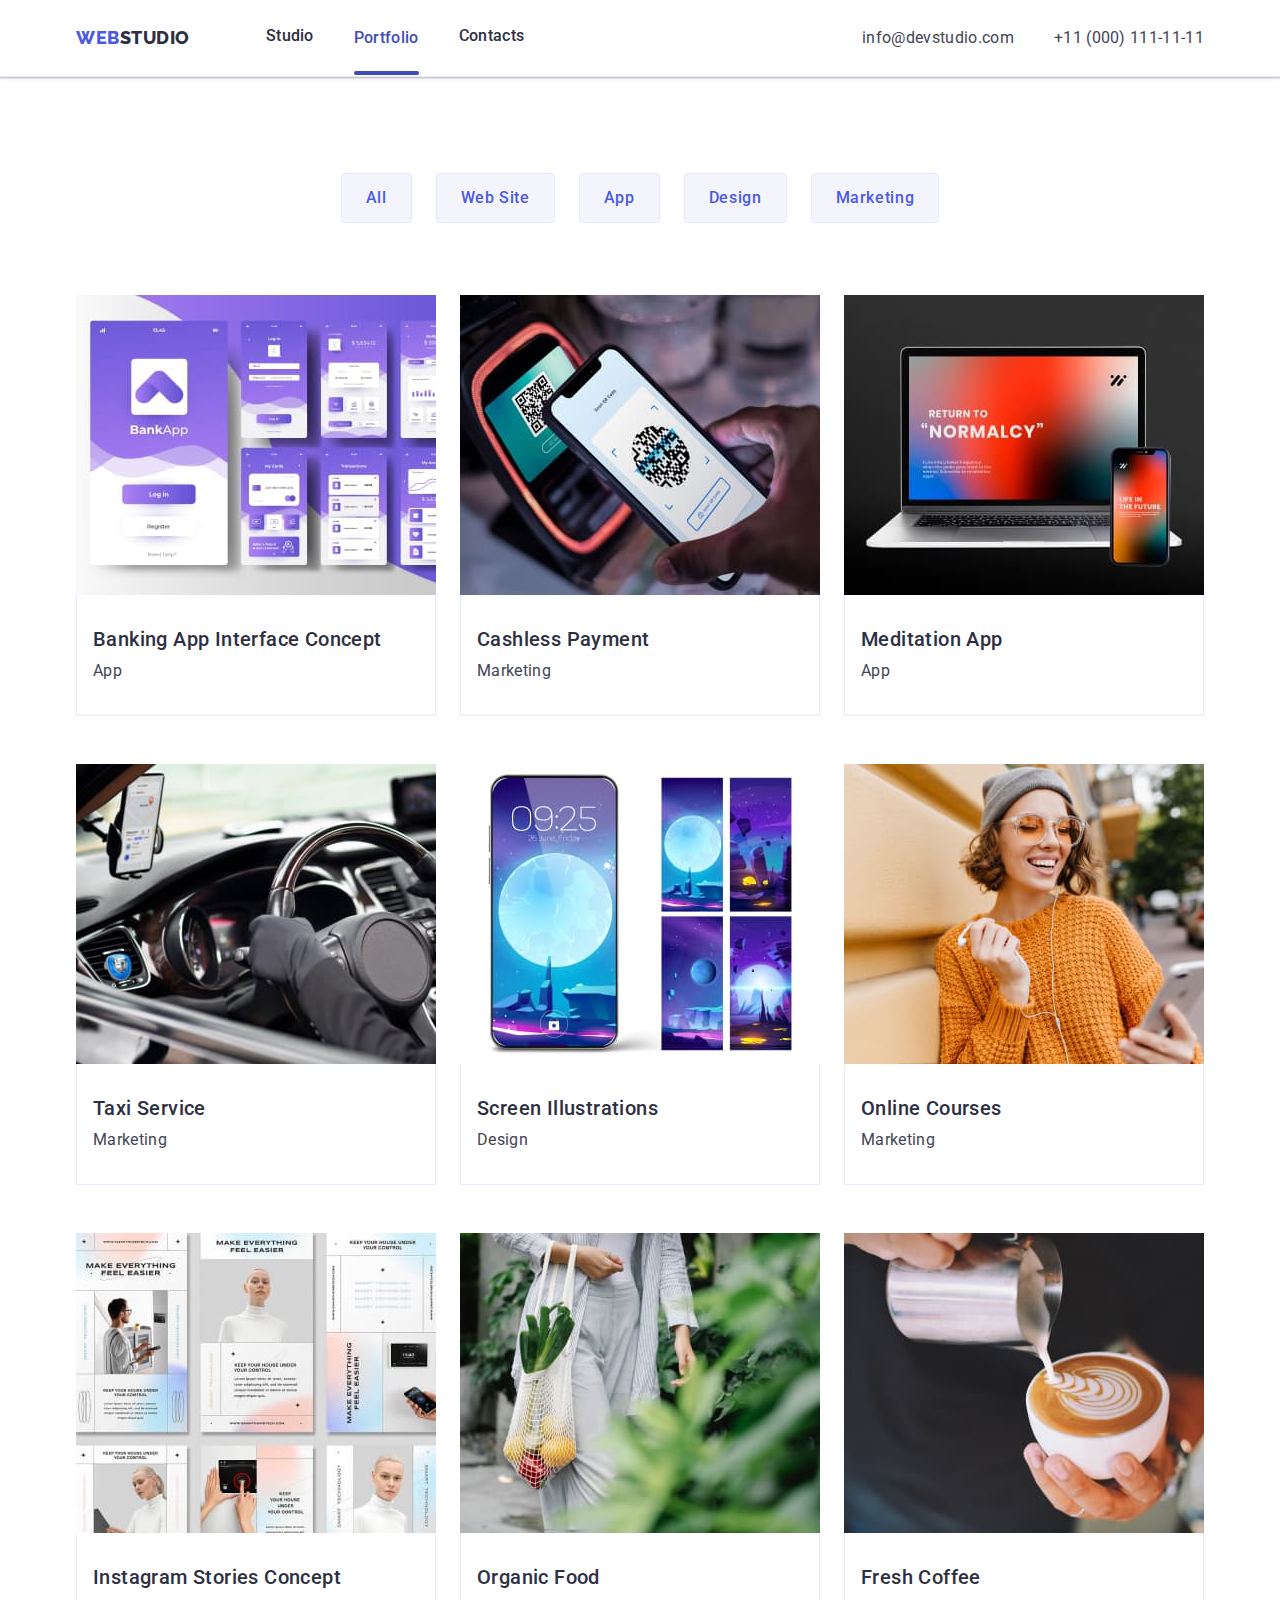
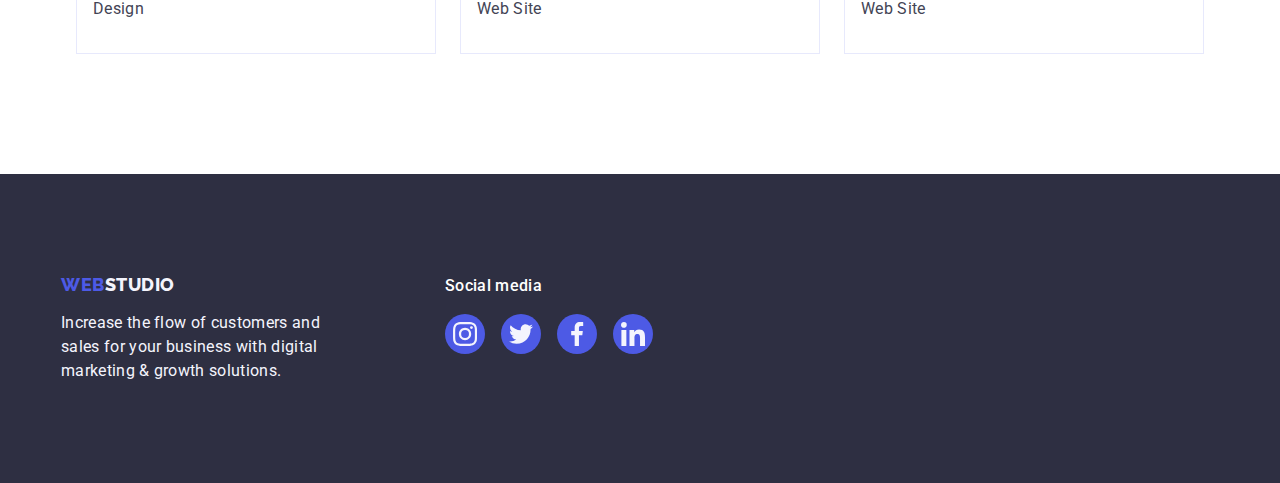
==== portfolio.html @ 7e02a6c3 "Initial commit" ====
<!DOCTYPE html>
<html lang="en">
<head>
    <meta charset="UTF-8">
    <meta name="viewport" content="width=device-width, initial-scale=1.0">
    <link rel="stylesheet" href="https://cdn.jsdelivr.net/npm/modern-normalize@2.0.0/modern-normalize.min.css">
    <link rel="stylesheet" href="./css/styles.css">
    <link rel="preconnect" href="https://fonts.googleapis.com">
    <link rel="preconnect" href="https://fonts.gstatic.com" crossorigin>
    <link href="https://fonts.googleapis.com/css2?family=Raleway:wght@800&family=Roboto:wght@400;500;700&display=swap" rel="stylesheet">
    <title>Portfolio</title>
</head>
<body>
    
    <header class="header">

        <!-- Top Page -->

        <div class="container header-container">
            <nav class="nav-page">
                <a href="./index.html" class="logo-web link">Web<span class="logo-studio link">Studio</span>
                </a>
                <ul class="list nav-list-item">
                    <li><a href="./index.html" target="_blank" class="body-medium-header link nav-link">Studio</a></li>
                    <li><a href="./portfolio.html" target="_blank" class="body-medium-header link nav-link current">Portfolio</a></li>
                    <li><a href="" target="_blank" class="body-medium-header link nav-link">Contacts</a></li>
                </ul>
            </nav>

            <address class="address">     
                <ul class="list address-contacts">
                    <li><a href="mailto:info@devstudio.com" target="_blank" class="address link">info@devstudio.com</a></li>
                    <li><a href="tel:+110001111111" target="_blank" class="address link">+11 (000) 111-11-11</a></li>
                </ul>
            </address>

        </div>
        
    </header>
      
    <main>                 
        <section class="section-portfolio">
            
            <div class="container">           

                    <h1 class="visually-hidden">Hidden section Portfolio</h1> 

                    <ul class="list filters-container filters">
                        <li>
                            <button type="button" class="button-text">All</button>
                        </li>
                        <li>
                            <button type="button" class="button-text">Web Site</button>
                        </li>
                        <li>
                           <button type="button" class="button-text">App</button>
                        </li>
                        <li>
                            <button type="button" class="button-text">Design</button>
                        </li>
                        <li>
                            <button type="button" class="button-text">Marketing</button>
                        </li>
                    </ul>

                    <ul class="list portfolio-services">
                        <li class="portfolio-card">                            
                            <a href="#" target="_blank" class="link portfolio-link">
                                <div class="wrapper">
                                    <img src="./images/banking_app.jpg" alt="App Windows" width="360">
                                    <p class="overlay-descr">14 Stylish and User-Friendly App Design Concepts · Task Manager App · Calorie Tracker App · Exotic Fruit Ecommerce App · Cloud Storage App</p>
                                </div>
                                <div class="card-container">
                                    <h2 class="header-tree portfolio-header">Banking App Interface Concept</h2>
                                    <p class="body portfolio-p">App</p>
                                </div>
                            </a>                          
                        </li>                
                        <li class="portfolio-card">
                            <a href="#" target="_blank" class="link portfolio-link">
                                <div class="wrapper">
                                    <img src="./images/cashless_payment.jpg" alt="Transaction" width="360">
                                    <p class="overlay-descr">14 Stylish and User-Friendly App Design Concepts · Task Manager App · Calorie Tracker App · Exotic Fruit Ecommerce App · Cloud Storage App</p>
                                </div>
                                <div class="card-container">                                    
                                    <h2 class="header-tree portfolio-header">Cashless Payment</h2>
                                    <p class="body portfolio-p">Marketing</p>
                                </div>                                
                            </a>
                        </li>
                        <li class="portfolio-card">
                            <a href="#" target="_blank" class="link portfolio-link">
                                <div class="wrapper">
                                    <img src="./images/meditation_app.jpg" alt="Сalming app" width="360">
                                    <p class="overlay-descr">14 Stylish and User-Friendly App Design Concepts · Task Manager App · Calorie Tracker App · Exotic Fruit Ecommerce App · Cloud Storage App</p>
                                </div>
                                <div class="card-container">                                    
                                    <h2 class="header-tree portfolio-header">Meditation App</h2>
                                    <p class="body portfolio-p">App</p>
                                </div>                               
                            </a>                            
                        </li>
                        <li class="portfolio-card">
                            <a href="#" target="_blank" class="link portfolio-link">
                                <div class="wrapper">
                                    <img src="./images/taxi_service.jpg" alt="Car trips" width="360">
                                    <p class="overlay-descr">14 Stylish and User-Friendly App Design Concepts · Task Manager App · Calorie Tracker App · Exotic Fruit Ecommerce App · Cloud Storage App</p>
                                </div>
                                <div class="card-container">                                
                                    <h2 class="header-tree portfolio-header">Taxi Service</h2>
                                    <p class="body portfolio-p">Marketing</p>
                                </div>                                
                            </a>                            
                        </li>
                        <li class="portfolio-card">
                            <a href="#" target="_blank" class="link portfolio-link">
                                <div class="wrapper">
                                    <img src="./images/screen_illustrations.jpg" alt="wallpaper for the phone screen" width="360">
                                    <p class="overlay-descr">14 Stylish and User-Friendly App Design Concepts · Task Manager App · Calorie Tracker App · Exotic Fruit Ecommerce App · Cloud Storage App</p>
                                </div>
                                <div class="card-container">                                    
                                    <h2 class="header-tree portfolio-header">Screen Illustrations</h2>
                                    <p class="body portfolio-p">Design</p>
                                </div>                                
                            </a>
                        </li>
                        <li class="portfolio-card">
                            <a href="#" target="_blank" class="link portfolio-link">
                                <div class="wrapper">
                                    <img src="./images/onlyne_courses.jpg" alt="Girl With Phone" width="360">
                                    <p class="overlay-descr">14 Stylish and User-Friendly App Design Concepts · Task Manager App · Calorie Tracker App · Exotic Fruit Ecommerce App · Cloud Storage App</p>
                                </div>
                                <div class="card-container">                                    
                                    <h2 class="header-tree portfolio-header">Online Courses</h2>
                                    <p class="body portfolio-p">Marketing</p>
                                </div>                                
                            </a>                            
                        </li>
                        <li class="portfolio-card">
                            <a href="#" target="_blank" class="link portfolio-link">
                                <div class="wrapper">
                                    <img src="./images/instagram_stories_concept.jpg" alt="Stylized stories" width="360">
                                    <p class="overlay-descr">14 Stylish and User-Friendly App Design Concepts · Task Manager App · Calorie Tracker App · Exotic Fruit Ecommerce App · Cloud Storage App</p>                                    
                                </div>
                                <div class="card-container">
                                    <h2 class="header-tree portfolio-header">Instagram Stories Concept</h2>
                                    <p class="body portfolio-p">Design</p>
                                </div>                                
                            </a>
                        </li>
                        <li class="portfolio-card">
                            <a href="#" target="_blank" class="link portfolio-link">
                                <div class="wrapper">
                                    <img src="./images/organic_food.jpg" alt="Vegetables in a bag" width="360">
                                    <p class="overlay-descr">14 Stylish and User-Friendly App Design Concepts · Task Manager App · Calorie Tracker App · Exotic Fruit Ecommerce App · Cloud Storage App</p>
                                </div>
                                <div class="card-container">
                                    <h2 class="header-tree portfolio-header">Organic Food</h2>
                                    <p class="body portfolio-p">Web Site</p>
                                </div>                               
                            </a>
                        </li>
                        <li class="portfolio-card">
                            <a href="#" target="_blank" class="link portfolio-link">
                                <div class="wrapper">
                                    <img src="./images/fresh_coffee.jpg" alt="Creating a pattern on coffee" width="360">
                                    <p class="overlay-descr">14 Stylish and User-Friendly App Design Concepts · Task Manager App · Calorie Tracker App · Exotic Fruit Ecommerce App · Cloud Storage App</p>
                                </div>
                                <div class="card-container">
                                    <h2 class="header-tree portfolio-header">Fresh Coffee</h2>
                                    <p class="body portfolio-p">Web Site</p>
                                </div>                                
                            </a>                        
                        </li>
                    </ul>
                    
                </div>
            </section>
    </main>

    <!-- Footer -->
        <footer class="ftr-page">
            <div class="container ftr-container">
                <div class="frt-descr">
                    <a href="./index.html" class="logo-web-frt link">Web<span class="ftr-logo-studio link">Studio</span></a>
                    <p class="ftr-page-text">Increase the flow of customers and sales for your business with digital marketing & growth solutions.</p>
                </div>
                <div class="ftr-media">
                    <p class="ftr-media-descr">Social media</p>
                    <ul class="ftr-icons-list list">
                        <li class="frt-icon">
                            <a href="" class="link-media" aria-label="Instagram">
                                <svg class="ftr-media" width="24" height="24">
                                    <use href="./images/icons.svg#instagram"></use>
                                </svg>
                            </a>
                        </li>
                        <li class="frt-icon">
                            <a href="" class="link-media" aria-label="Twitter">
                                <svg class="ftr-media" width="24" height="24">
                                    <use href="./images/icons.svg#twitter"></use>
                                </svg>
                            </a>            
                        </li>
                        <li class="frt-icon">
                            <a href="" class="link-media" aria-label="Facebook">
                                <svg class="ftr-media" width="24" height="24">
                                    <use href="./images/icons.svg#facebook"></use>
                                </svg>
                            </a>                    
                        </li>
                        <li class="frt-icon">
                            <a href="" class="link-media" aria-label="Linkedin">
                                <svg class="ftr-media" width="24" height="24">
                                    <use href="./images/icons.svg#linkedin"></use>
                                </svg>
                            </a>
                        </li>
                    </ul>
                </div>
            </div>
        </footer>

    <!-- <script src="./js/modal.js"></script> -->

</body>
</html>

<!-- 

 -->
---- css/styles.css ----
body {
    font-family: 'Roboto', sans-serif;
    color: #434455;
    background-color: #FFFFFF;
}

:root {
    --primary_brand: #4D5AE5;
    --pressed-state: #404BBF;
    --dark: #2E2F42;
    --success: #31D0AA;
    --text: #434455;
    --subtle-text: #8E8F99;
    --accent: #E7E9FC;
    --light: #F4F4FD;
    --modal-overlay: #2E2F42;
    --hero-background: #2E2F42;
    --white-background: #FFFFFF;
    --modal-background: #FCFCFC;
}

/* Сontainer */

.container {
    max-width: 1158px;
    margin: 0 auto;
    padding: 0 15px;

    /* Delete after verst */
    /* outline: 2px solid tomato;
    outline-offset: -2px; */
}

/* Section Preferenses */
.section {
    padding-top: 120px;
    padding-bottom: 120px;
}

/* Layout settings (headings, colors) */

/* Top Page */

.header {
    border-bottom: 1px solid var(--accent);
    box-shadow: 0px 2px 1px rgba(46, 47, 66, 0.08), 0px 1px 1px rgba(46, 47, 66, 0.16), 0px 1px 6px rgba(46, 47, 66, 0.08);;
}

.header-container {
    padding: 0;
    display: flex;
    align-items: center;
    justify-content: space-between;
    padding: 0 15px;    
}

.nav-page {
    background: var(--white-background);
    display: flex;
    align-items: center;
}

.nav-link.current::after {
    content: '';
    position: absolute;
    left: 0;
    bottom: -1px;
    height: 4px;
    background-color: var(--pressed-state);
    border-radius: 2px;
    position: absolute;
}

.nav-list-item {
    position: relative;
    display: flex;
    align-items: center;
    gap: 40px;
    padding: 24px 0;
}

.nav-link {
    padding: 24px 0; 
}

.nav-link::after {
    content: '';
    display: block;
    width: 100%;
    height: 4px;
}

/* Reset */

.link {
    text-decoration: none;
    font-style: normal;
    margin: 0;
}

img {
    display: block;
}

.list {
    list-style: none;
    margin: 0;
    padding: 0;
}

h1,h2,h3,h4,h5,h6 p {
    margin: 0;
    padding: 0;
}

*,
*::before,
*::after {
    box-sizing: border-box;
}

/* Hidden preferenses */
.visually-hidden {
    position: absolute;
    width: 1px;
    height: 1px;
    margin: -1px;
    border: 0;
    padding: 0;
    white-space: nowrap;
    clip-path: inset(100%);
    clip: rect(0 0 0 0);
    overflow: hidden;
  }

/* Header */

/* Logo */

.logo-web {
    color: var(--primary_brand);
    font-size: 18px;
    text-transform: uppercase;
    font-family: 'Raleway', sans-serif;
    font-weight: 800;
    line-height: 1.17;
    letter-spacing: 0.03em;
    
    margin-right: 76px;
    display: inline-block;
}

.logo-studio {
    font-family: 'Raleway', sans-serif;
    color: var(--dark);
    font-size: 18px;
    font-weight: 800;
    line-height: 1.1666;
    letter-spacing: 0.54px;
    text-transform: uppercase;
}

/* Address */
.address {
    color: var(--text);
    font-size: 16px;
    font-style: normal;
    font-weight: 400;
    line-height: 24px;
    letter-spacing: 0.02em; 
    transition-property: color;
    transition-duration: 250ms;
    transition-timing-function: cubic-bezier(0.4, 0, 0.2, 1);
}

.address:hover, 
.address:focus {
    color: var(--pressed-state)
}

.address-contacts {
    display: flex;
    align-items: center;
    gap: 40px;
}

.address:hover,
.address:focus {
    color: var(--pressed-state);
}


.hero-image {
    padding-top: 188px;
    padding-bottom: 188px;
    background-color: var(--dark);
    background-position: center;
    background-size: cover;
    background-image: linear-gradient(to bottom, rgba(46, 47, 66, 0.70), rgba(46, 47, 66, 0.70)), 
    url(../images/people_office_1.jpg);
    background-repeat: no-repeat;
    margin: 0 auto;
    min-width: 1440px;
    max-width: 1440px;
}

/* Team */

.team-header {
    margin-bottom: 72px;
}

.cards {
    display: flex;
    justify-content: space-between;
    gap: 24px;
}

.card-name {
    gap: 8px;
    padding: 32px 0;
}

.team-section {
    background-color: var(--light);
    padding-top: 120px;
    padding-bottom: 120px;
}

.team-member-card {
    background-color: var(--white-background);
    box-shadow: 0px 1px 6px rgba(46, 47, 66, 0.08), 0px 1px 1px rgba(46, 47, 66, 0.16), 0px 2px 1px rgba(46, 47, 66, 0.08);

    border-radius: 0px 0px 4px 4px;
    width: calc((100% - 72px) / 4);
}

.team-member-header {
    text-align: center;
    margin-bottom: 8px;
}

.team-member-descr {
    text-align: center;
    margin: 0 0 8px 0;
}

.team-media-list {
    display: flex;
    gap: 24px;
    justify-content: center;
    align-items: center;
}

.team-media {
    width: 16px;
    height: 16px;
    fill: var(--light);
}

.team-list-link {
    width: 40px;
    height: 40px;
}

.team-link {
    display: flex;
    background-color: var(--primary_brand);
    width: 40px;
    height: 40px;
    border-radius: 50%;
    /* Поміняла тут на нон */
    border-color: none;
    flex-shrink: 0;

    align-items: center;
    justify-content: center;

    transition-property: background-color;
    transition-duration: 250ms;
    transition-timing-function: cubic-bezier(0.4, 0, 0.2, 1);
}

.team-link:hover, 
.team-link:focus {
    background-color: var(--pressed-state);
    color: var(--pressed-state);
    border-color: var(--pressed-state);
}

.team-icon {
    /* display: flex; */
    fill: var(--light);
}

/* Header 1 */

.header-one {
    color: var(--white-background);
    text-align: center;
    font-size: 56px;
    font-weight: 700;
    line-height: 1.07em;
    letter-spacing: 0.02em;
    max-width: 496px;
    justify-content: center;
    margin: 0 auto;
}

/* Header 2 */
.header-two {
    color: var(--dark);
    text-align: center;
    font-size: 36px;
    font-weight: 700;
    line-height: 1.11em;
    letter-spacing: 0.02em;
    text-transform: capitalize;
}

.preferences {
    display: flex;
    justify-content: space-between;
    gap: 24px;
}

.preferences-item {
    width: calc((100% - 72px) / 4);
}

.preferences-icons {
    display: flex;
    justify-content: center;
    align-items: center;
    width: 264px;
    height: 112px;
    border-radius: 4px;
    margin-bottom: 8px;
    flex-shrink: 0;
    background-color: var(--light);
}

.ach-section {
    padding-bottom: 120px;
}

.achievement {
    margin-bottom: 72px;
}

.ach-link {
    display: block;
    width: calc((100% - 48px) / 3);
}

/* Header 3 */
.header-tree {
    color: var(--dark);
    font-size: 20px;
    font-weight: 500;
    line-height: 1.2em;
    letter-spacing: 0.02em;
}

.header-preferenses {
    margin-bottom: 8px;
}

/* Body */
.body {
    color: var(--slate, #434455);
    font-size: 16px;
    font-weight: 400;
    line-height: 1.5em;
    letter-spacing: 0.02em;
}

.preferenses-descr {
    margin: 0;
}

.studio-img {
    display: flex;
    justify-content: space-between;
    gap: 24px;
}

/* Body Medium */
.body-medium {
    color: var(--text);
    text-align: center;
    font-size: 16px;
    font-weight: 500;
    line-height: 24px;
    letter-spacing: 0.02em;
}

.body-medium-header {
    color: var(--dark);
    text-align: center;
    font-size: 16px;
    font-weight: 500;
    line-height: 24px;
    letter-spacing: 0.02em;

    display: block;
}

.current {
    position: relative;
    color: var(--pressed-state);

    transition-property: color; 
    transition-duration: 250ms;
    transition-timing-function: cubic-bezier(0.4, 0, 0.2, 1);
}

.address {
    font-style: normal;
}

.body-medium-header:hover, 
.body-medium-header:focus {
    color:var(--pressed-state);
}

/* Button Text Studio*/

.button-studio-text {
    font-family: 'Roboto', sans-serif;
    color: var(--white-background);
    background-color: var(--primary_brand);
    font-size: 16px;
    font-weight: 500;
    line-height: 24px;
    letter-spacing: 0.04em;
    cursor: pointer;

    display: block;
    justify-content: center;
    padding: 16px 32px;
    margin: 0 auto;
    margin-top: 48px;
    border-radius: 4px;
    border-bottom-color: var(--primary_brand);
    min-width: 169px;
    border: none;

    transition-property: background-color;
    transition-duration: 250ms;
    transition-timing-function: cubic-bezier(0.4, 0, 0.2, 1);
}

.button-studio-text:hover,
.button-studio-text:focus {
    font-family: 'Roboto', sans-serif;
    background-color: var(--pressed-state);
    color: var(--white-background);
    font-size: 16px;
    font-weight: 500;
    line-height: 24px;
    letter-spacing: 0.04em;
    cursor: pointer;
}

/* Five Section */

.customers-list {
    display: flex;
    gap: 24px;
}

.customers-item {
    width: calc((100% - 120px) / 6);
    height: 88px;
    flex-shrink: 0;
    transition-property: color, border-color;
    transition-duration: 250ms, 250ms;
    transition-timing-function: cubic-bezier(0.4, 0, 0.2, 1), cubic-bezier(0.4, 0, 0.2, 1);
}

.customers-section {
    background-color: var(--white-background);
    padding: 120px 0 120px 0;
}

.customers-link {
    display: flex;
    width: 168px;
    height: 88px;
    flex-shrink: 0;
    justify-content: center;
    align-items: center;
    border-radius: 4px;
    border: 1px solid var(--subtle-text);

    color: var(--subtle-text);
    transition-property: border-color, color;
    transition-duration: 250ms, 250ms;
    transition-timing-function: cubic-bezier(0.4, 0, 0.2, 1), cubic-bezier(0.4, 0, 0.2, 1);
}

.customers-link:hover,
.customers-link:focus {
    color: var(--pressed-state);
    border-color: var(--pressed-state);
}

.customers-link:hover .customers-icon{
    fill: var(--pressed-state);
    color: var(--pressed-state)
}

.customers-header {
    color: var(--dark);
    text-align: center;
    font-size: 36px;
    font-weight: 700;
    line-height: 1.11em;
    letter-spacing: 0.02em;
    text-transform: capitalize;
    
    margin-bottom: 72px;
}

.customers-icon {
    fill: currentColor;
    transition-property: fill;
    transition-duration: 250ms;
    transition-timing-function: cubic-bezier(0.4, 0, 0.2, 1);
}

/* Footer */

.ftr-container {
    display: flex;
    align-items: baseline;
    padding: 0;
}

.frt-descr {
    margin-right: 120px;
}

.ftr-page {
    background: var(--dark);
    padding-top: 100px;
    padding-bottom: 100px;
}

.ftr-page-text {
    color: var(--light);
    font-size: 16px;
    font-weight: 400;
    line-height: 24px;
    letter-spacing: 0.02em;
    width: 264px;
    margin: 0;
}

.ftr-media {
    color: var(--white-background);
    font-size: 16px;
    font-weight: 500;
    line-height: 1.5em;
    letter-spacing: 0.02em;

    fill: var(--light);
    margin: 0;
}

.frt-icon {
    width: 40px;
    height: 40px;
    transition: var(--primary_brand) 250ms cubic-bezier(0.4, 0, 0.2, 1);
}

.ftr-media-descr {
    margin: 0;
    margin-bottom: 16px;
}

.ftr-icons-list {
    justify-content: center;
    align-items: center;
    display: flex;
    gap: 16px;
}

.link-media {
    display: flex;
    width: 100%;
    height: 100%;
    justify-content: center;
    align-items: center;
    background-color: var(--primary_brand);
    border-radius: 50%;

    transition-property: background-color;
    transition-duration: 250ms;
    transition-timing-function: cubic-bezier(0.4, 0, 0.2, 1);
}

.link-media:hover,
.link-media:focus{
    background-color: var(--success);
}

.frt-icon {
    fill: var(--primary_brand);
}

.ftr-logo-studio {
    color: var(--light);
    font-family: 'Raleway', sans-serif;
    font-size: 18px;
    font-weight: 800;
    line-height: 1.1666;
    letter-spacing: 0.54px;
    text-transform: uppercase; 
}

.logo-web-frt {
    color: var(--primary_brand);
    font-size: 18px;
    text-transform: uppercase;
    font-family: 'Raleway', sans-serif;
    font-weight: 800;
    line-height: 1.17;
    letter-spacing: 0.03em;
    margin-bottom: 16px;
    display: inline-block;
}

/* Portfolio */

.list-nav {
    padding: 24px 0;
}

.section-portfolio {
    padding: 96px 0 120px 0;
}

.filters-container {
    padding: 0 0;
    justify-content: center;
    margin-bottom: 72px;
}

.filters {
    display: flex;
    justify-content: center;
    gap: 24px;
}

/* Button text Portfolio */

.button-text {
    font-family: 'Roboto', sans-serif;
    color: var(--primary_brand);
    background-color: var(--light);
    font-size: 16px;
    font-weight: 500;
    line-height: 24px;
    letter-spacing: 0.04em;
    cursor: pointer;

    display: flex;
    justify-content: center;
    padding: 12px 24px;
    margin: 0 auto;     
    border: 1px solid var(--accent);
    border-radius: 4px;

    transition-property: color, background-color, border-color, box-shadow;
    transition-duration: 250ms;
    transition-timing-function: cubic-bezier(0.4, 0, 0.2, 1);
}

.button-text:hover,
.button-text:focus {
    font-family: 'Roboto', sans-serif;
    background-color: var(--pressed-state);
    color: var(--white-background);
    font-size: 16px;
    font-weight: 500;
    line-height: 24px;
    letter-spacing: 0.04em;
    cursor: pointer;

    border: 1px solid transparent;
    box-shadow: 0px 3px 1px rgba(0, 0, 0, 0.1), 0px 2px 1px rgba(0, 0, 0, 0.08), 0px 2px 2px rgba(0, 0, 0, 0.12);
}

.portfolio-services {
    display: flex;
    flex-wrap: wrap;
    justify-content: space-between;
    padding-left: 0;
    padding-right: 0;
    column-gap: 24px;
    row-gap: 48px;
}


/* Overlay Text */
.wrapper {
    overflow: hidden;
    position: relative;
}

.portfolio-link {
    display: block;
    transition-property: box-shadow;
    transition-duration: 250ms;
    transition-timing-function: cubic-bezier(0.4, 0, 0.2, 1);
}


.portfolio-link:hover,
.portfolio-link:focus {
    box-shadow: 0px 1px 6px rgba(46, 47, 66, 0.08), 0px 1px 1px rgba(46, 47, 66, 0.16), 0px 2px 1px rgba(46, 47, 66, 0.08);
}

.portfolio-link:hover .overlay-descr, 
.portfolio-link:focus .overlay-descr {
    box-shadow: 0px 1px 6px rgba(46, 47, 66, 0.08), 0px 1px 1px rgba(46, 47, 66, 0.16), 0px 2px 1px rgba(46, 47, 66, 0.08);    
    transform: translateY(0);
}

.overlay-descr {
color: var(--light);
font-size: 16px;
font-weight: 400;
line-height: 1.5em;
letter-spacing: 0.02em;

position: absolute;
top: 0;
padding: 40px 32px;
margin: 0;
background-color: var(--primary_brand);

height: 100%;
width: 100%;

transform: translateY(100%);

transition-property: transform;
transition-duration: 250ms;
transition-timing-function: cubic-bezier(0.4, 0, 0.2, 1);
}

.portfolio-header {
    /* text-align: left; */
    margin-bottom: 8px;
}

.portfolio-p {
    margin: 0;
}

.portfolio-card {
    width: calc((100% - 48px) / 3);
    position: relative;
}

.card-container {
    padding: 32px 16px;
    border: 1px solid var(--accent);
    border-top: none; 
}

.item-list:not (:last-child)::after {
    content: '';
    display: block;
}

/* Modal Styles */

.backdrop {
    position: fixed;
    top: 0;
    left: 0;
    width: 100%;
    height: 100%;
    background-color: rgba(46, 47, 66, 0.4);    

    transition-property: opasity, visibility;
    transition-duration: 250ms, 250ms;
    transition-timing-function: cubic-bezier(0.4, 0, 0.2, 1), cubic-bezier(0.4, 0, 0.2, 1);

    opacity: 1;
    pointer-events: initial;
    visibility: visible;
}

.backdrop.is-hidden {
    opacity: 0;
    pointer-events: none;
    visibility: hidden;
    transition: opacity 250ms cubic-bezier(0.4, 0, 0.2, 1), visibility 250ms cubic-bezier(0.4, 0, 0.2, 1); 
}

.modal {
    position: absolute;
    width: 408px;
    height: 584px;
    flex-shrink: 0;
    border-radius: 4px;
    background-color: var(--modal-background);
    box-shadow: 0px 2px 1px 0px rgba(0, 0, 0, 0.20), 0px 1px 3px 0px rgba(0, 0, 0, 0.12), 0px 1px 1px 0px rgba(0, 0, 0, 0.14);
    min-height: 584px;
    
    top: 50%;
    left: 50%;
    transform: translateX(-50%) translateY(-50%); 

    transition-property: transform;
    transition-duration: 250ms;
    transition-timing-function: cubic-bezier(0.4, 0, 0.2, 1);
}

.modal-icon {
    background-color: 1px solid var(--subtle-text);
    transition-property: fill;
    transition-duration: 250ms;
    transition-timing-function: cubic-bezier(0.4, 0, 0.2, 1);
}

.modal-btn {
    position: absolute;
    top: 24px;
    right: 24px;
    width: 24px;
    height: 24px;
    border-radius: 50%;
    background-color: var(--accent);
    border: none;
    padding: 0;
    border: 1px solid rgba(0, 0, 0, 0.1);
    cursor: pointer;

    display: flex;
    align-items: center;
    justify-content: center;

    transition: background-color 250ms cubic-bezier(0.4, 0, 0.2, 1), border 250ms cubic-bezier(0.4, 0, 0.2, 1);
}

.modal-btn:hover,
.modal-btn:focus {
    background-color: var(--pressed-state);
    fill: #ffffff;
    border: none;
}
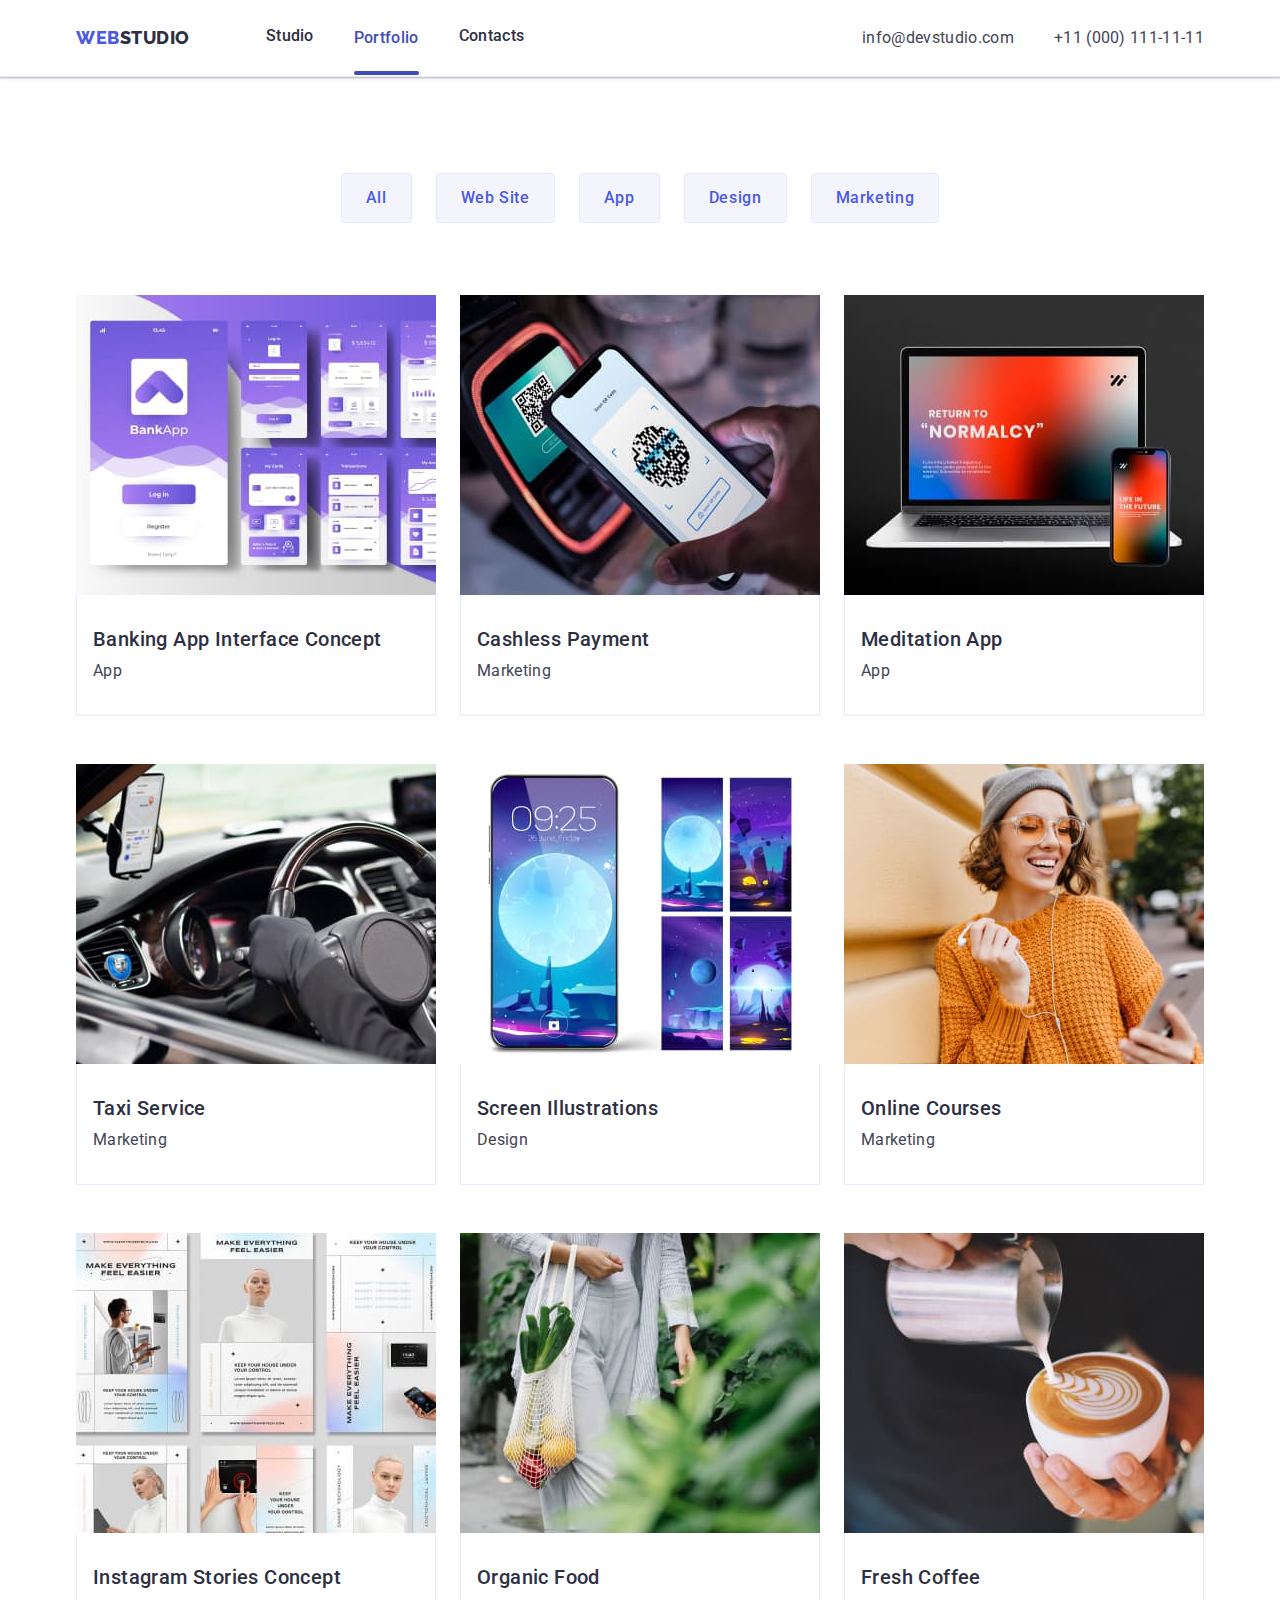
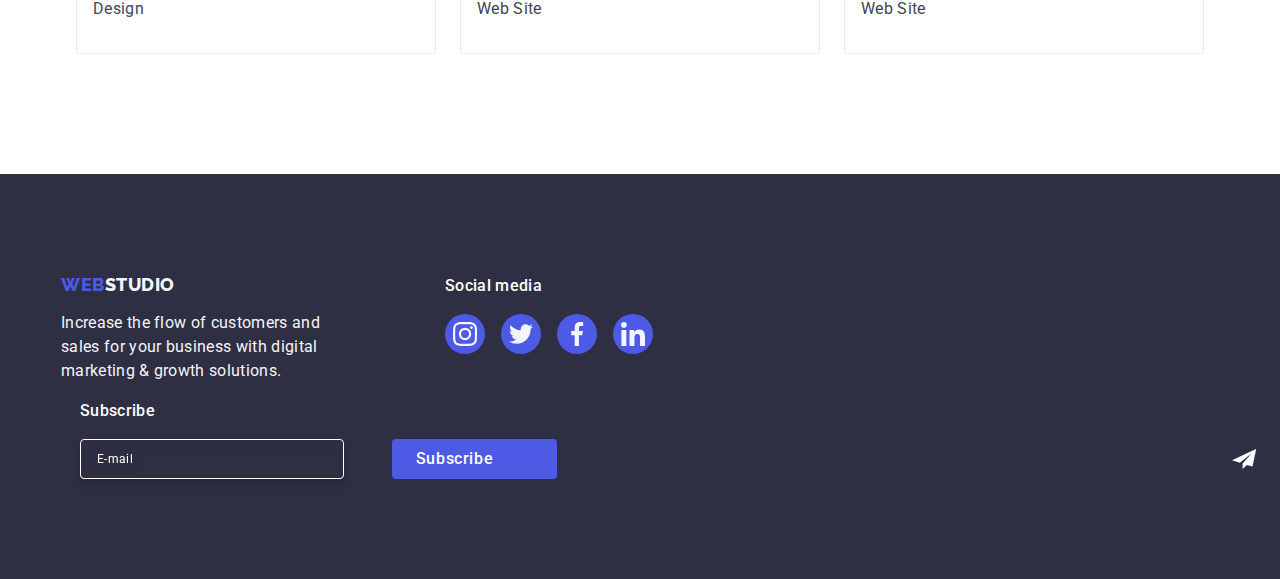
==== commit 26862d96: "1" ====
--- a/portfolio.html
+++ b/portfolio.html
@@ -219,15 +219,25 @@
                     </ul>
                 </div>
             </div>
+
+            <!-- Subscribe Button and Email -->
+
+            <div class="form-container">
+                <p class="ftr-subscribe">Subscribe</p>
+                <form class="subscribe">
+                    <label class="ftr-subscribe-field">
+                        <input class="ftr-input" type="email" name="ftr-user-name" placeholder="E-mail">
+                    </label>
+                    <button class="ftr-form-button" type="submit">Subscribe
+                        <svg class="ftr-form-icon" width="24" height="24">
+                        <use href="./images/icons.svg#send"></use>
+                        </svg>
+                    </button>
+                </form>
+
         </footer>
 
     <!-- <script src="./js/modal.js"></script> -->
 
 </body>
 </html>
-
-<!-- 
-
- -->
-
- --- a/css/styles.css
+++ b/css/styles.css
@@ -119,6 +119,15 @@
     box-sizing: border-box;
 }
 
+button {
+	font-family: inherit;
+	color: currentColor;
+}
+
+input {
+	font-family: inherit;
+}
+
 /* Hidden preferenses */
 .visually-hidden {
     position: absolute;
@@ -632,6 +641,121 @@
     display: inline-block;
 }
 
+/* Subscribe */
+
+.form-container {
+    padding-left: 80px;
+}
+
+.subscribe {
+    position: relative;
+    display: flex;
+    gap: 24px;
+}
+
+.subscribe-area {
+    display: flex;
+}
+
+.subscribe-link {
+    display: block;
+    color: var(--white-background);
+    text-align: center;
+    font-size: 16px;
+    font-weight: 500;
+    line-height: 1.5em;
+    letter-spacing: 0.04em;
+
+    padding: 8px 24px;
+    width: 165px;
+    height: 40px;
+}
+
+.send-btn {
+    display: flex;
+    align-items: baseline;
+    background-color: var(--primary_brand);
+}
+
+.send {
+    display: flex;
+}
+
+.ftr-subscribe {
+    display: block;
+    color: var(--white-background);
+    font-size: 16px;
+    font-weight: 500;
+    line-height: 1.5em;
+    letter-spacing: 0.02em;
+
+    margin-bottom: 16px;
+}
+
+.email-area {
+    border-radius: 4px;
+    border: 1px solid var(--white-background);
+    box-shadow: 0px 4px 4px 0px rgba(0, 0, 0, 0.15);
+    background-color: transparent;
+    width: 264px;
+    height: 40px;
+} 
+
+.ftr-input {
+    font-size: 12px;
+    line-height: 1.5em;
+    letter-spacing: 0.04em;
+    padding-left: 16px;
+    filter: drop-shadow(0px 4px 4px rgba(0, 0, 0, 0.15));
+    width: 264px;
+    height: 40px;
+    margin-right: 24px;
+    flex-shrink: 0;
+    border-radius: 4px;
+    border: 1px solid var(--white-background);
+    box-shadow: 0px 4px 4px 0px rgba(0, 0, 0, 0.15);
+    background-color: transparent;
+    outline: transparent;
+    color: #ffffff;
+}
+
+.ftr-input::placeholder {
+    margin: 0;
+    font-size: 12px;
+    line-height: 1.5em;
+    letter-spacing: 0.03em;
+    color: #ffffff;
+}
+
+.ftr-form-button {
+    display: flex;
+    justify-content: center;
+    align-items: center;
+    width: 165px;
+    height: 40px;
+    border-radius: 4px;
+    background: var(--primary_brand);
+    color: var(--white, #FFF);
+    text-align: center;
+    font-size: 16px;
+    font-weight: 500;
+    line-height: 1.5em;
+    letter-spacing: 0.04em;
+    outline: transparent;
+    border-style: none;
+    padding: 8px 64px 8px 24px;
+    min-width: 165px;
+    cursor: pointer;
+}
+
+.ftr-form-icon {
+    fill: var(--white-background);
+    position: absolute;
+    bottom: 8px;
+    right: 24px;
+    margin-left: 16px;
+}
+
 /* Portfolio */
 
 .list-nav {
@@ -753,7 +877,6 @@
 }
 
 .portfolio-header {
-    /* text-align: left; */
     margin-bottom: 8px;
 }
 
@@ -804,6 +927,7 @@
 }
 
 .modal {
+    padding: 72px 24px 24px 24px;
     position: absolute;
     width: 408px;
     height: 584px;
@@ -822,13 +946,6 @@
     transition-timing-function: cubic-bezier(0.4, 0, 0.2, 1);
 }
 
-.modal-icon {
-    background-color: 1px solid var(--subtle-text);
-    transition-property: fill;
-    transition-duration: 250ms;
-    transition-timing-function: cubic-bezier(0.4, 0, 0.2, 1);
-}
-
 .modal-btn {
     position: absolute;
     top: 24px;
@@ -855,3 +972,127 @@
     fill: #ffffff;
     border: none;
 }
+
+.modal-caption {
+    display: block;
+    width: 360px;
+
+    color: var(--dark);
+    font-size: 16px;
+    font-weight: 500;
+    line-height: 1.5em;
+    letter-spacing: 0.02em;
+}
+
+.modal-form-field {
+    position: relative;
+    display: block;
+    margin-bottom: 8px;
+}
+
+.modal-form-label {
+    display: block;
+    margin-bottom: 8px;
+    color: var(--subtle-text);
+    font-size: 12px;
+    font-weight: 400;
+    line-height: 0.875em;
+    letter-spacing: 0.03em;
+}
+
+.modal-form-input {
+    display: inline-block;
+    width: 100%;    
+    height: 40px;
+    flex-shrink: 0;
+    border-radius: 4px;
+    padding: 22px 38px;
+    outline: transparent;
+    border: 1px solid var(--subtle-text);
+    font-size: 18px;
+    transition: 250ms, border, cubic-bezier(0.4, 0, 0.2, 1);
+}
+
+.modal-form-input::placeholder {
+    color: rgba(46, 47, 66, 0.4);
+    font-size: 12px;
+    font-weight: 400;
+    line-height: 0.875em;
+    letter-spacing: 0.03em;
+}
+
+.modal-form-input:hover,
+.modal-form-input:focus {
+    border-color: var(--primary_brand);
+}
+
+.modal-form-input:focus + .modal-form-icon {
+    fill: var(--primary_brand);
+}
+
+.modal-privacy {
+    display: flex;
+    align-items: center;
+}
+
+.modal-privacy-checkbox {
+    width: 16px;
+    height: 16px;
+    flex-shrink: 0;
+    stroke-width: 1px;
+    stroke: var(--modal-overlay);
+    margin-right: 8px;
+    background-color: var(--primary_brand);
+}
+
+.modal-privacy-text {
+    color: var(--subtle-text);
+    font-size: 12px;
+    line-height: 0.875em;
+    letter-spacing: 0.03em;
+}
+
+.modal-privacy-link {
+    color: var(--primary_brand);
+    font-size: 12px;
+    line-height: 1em;
+    letter-spacing: 0.48px;
+    text-decoration-line: underline;
+}
+
+.modal-icon {
+    background-color: 1px solid var(--subtle-text);
+    transition-property: fill;
+    transition-duration: 250ms;
+    transition-timing-function: cubic-bezier(0.4, 0, 0.2, 1);
+}
+
+.modal-form-icon {
+    position: absolute;
+    bottom: 11px;
+    left: 16px;
+    fill: var(--dark);
+    transition: fill, 250ms, cubic-bezier(0.4, 0, 0.2, 1);
+}
+
+.modal-form-comment {
+    width: 360px;
+    height: 120px;
+    flex-shrink: 0;
+    border-radius: 4px;
+    border: 1px solid var(--navyblue-modal, rgba(46, 47, 66, 0.40));
+    padding-left: 16px;
+}
+
+.modal-form-comment:focus {
+    outline: none;
+    border-color: var(--primary_brand);
+}
+
+.modal-form-comment::placeholder {
+    color: var(--navyblue-modal, rgba(46, 47, 66, 0.40));
+    font-size: 12px;;
+    line-height: 0.875em;
+    letter-spacing: 0.03em;
+    padding-top: 12px;
+}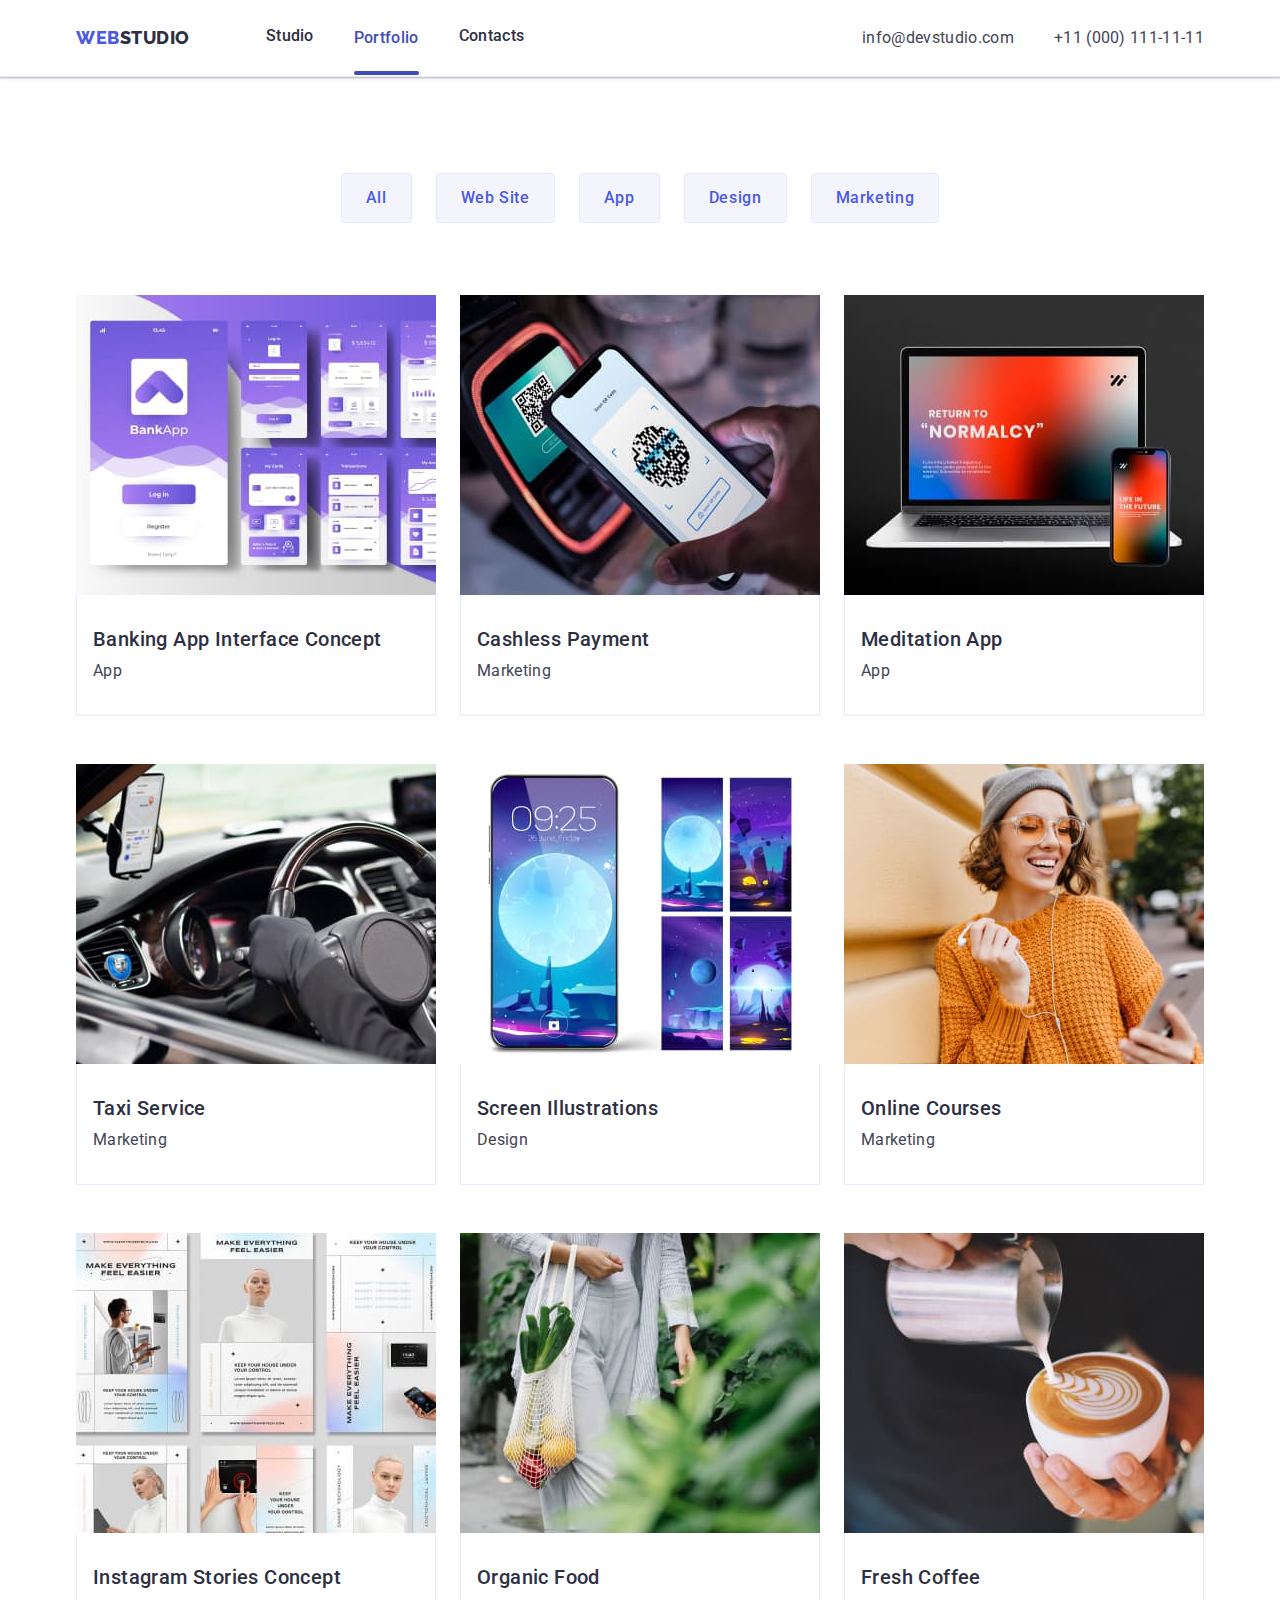
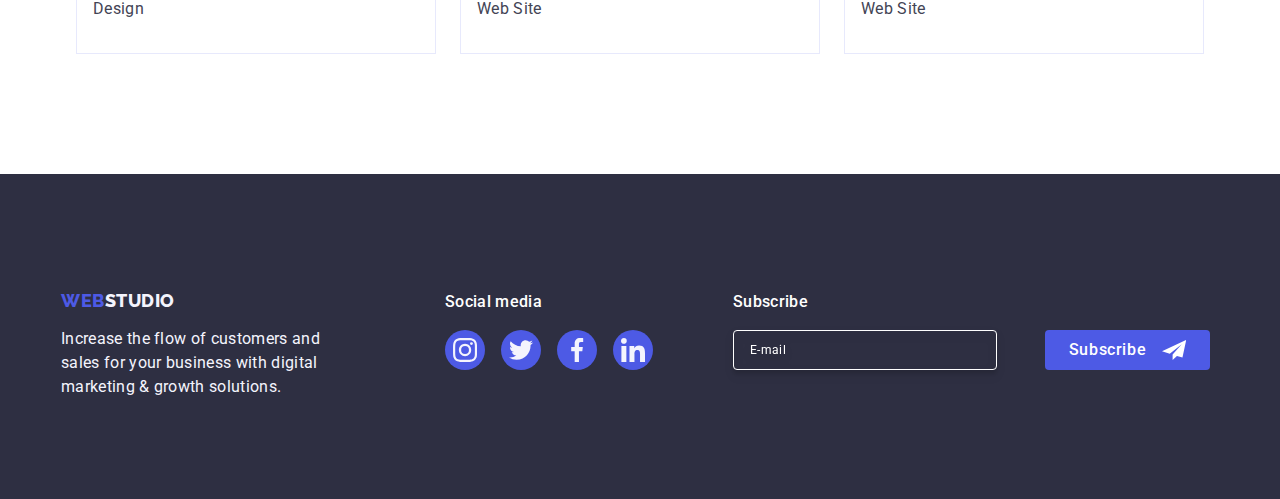
==== commit b53ba866: "1" ====
--- a/portfolio.html
+++ b/portfolio.html
@@ -218,22 +218,23 @@
                         </li>
                     </ul>
                 </div>
+
+                            <!-- Subscribe Button and Email -->
+
+                <div class="form-container">
+                    <p class="ftr-subscribe">Subscribe</p>
+                    <form class="subscribe">
+                        <label class="ftr-subscribe-field">
+                            <input class="ftr-input" type="email" name="ftr-user-name" placeholder="E-mail">
+                        </label>
+                        <button class="ftr-form-button" type="submit">Subscribe
+                            <svg class="ftr-form-icon" width="24" height="24">
+                            <use href="./images/icons.svg#send"></use>
+                            </svg>
+                        </button>
+                    </form>
+                </div>
             </div>
-
-            <!-- Subscribe Button and Email -->
-
-            <div class="form-container">
-                <p class="ftr-subscribe">Subscribe</p>
-                <form class="subscribe">
-                    <label class="ftr-subscribe-field">
-                        <input class="ftr-input" type="email" name="ftr-user-name" placeholder="E-mail">
-                    </label>
-                    <button class="ftr-form-button" type="submit">Subscribe
-                        <svg class="ftr-form-icon" width="24" height="24">
-                        <use href="./images/icons.svg#send"></use>
-                        </svg>
-                    </button>
-                </form>
 
         </footer>
 
